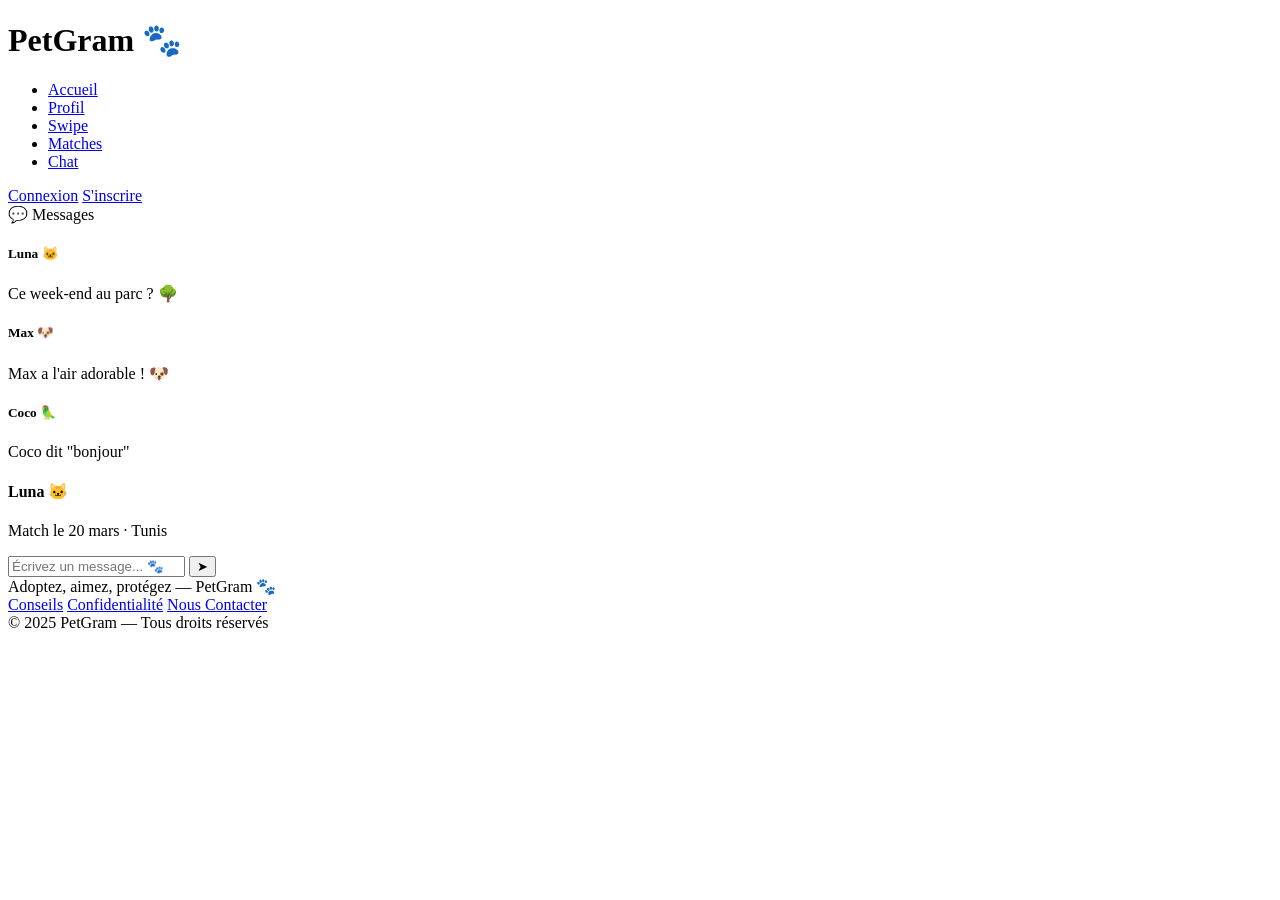
==== chat.html @ a31d2db2 "Create chat.html" ====
<!DOCTYPE html>
<html lang="fr"><head>
  <meta charset="UTF-8">
  <meta name="description" content="PetGram - Chat avec les propriétaires de vos matches">
  <title>PetGram 🐾 — Chat</title>
  <link rel="stylesheet" href="style.css">
</head>
<body>

  <header>
    <div><h1>PetGram 🐾</h1></div>
    <div>
      <nav>
        <ul>
          <li><a href="index.html">Accueil</a></li>
          <li><a href="profil.html">Profil</a></li>
          <li><a href="swipe.html">Swipe</a></li>
          <li><a href="matches.html">Matches</a></li>
          <li><a href="chat.html">Chat</a></li>
        </ul>
      </nav>
    </div>
    <div>
      <a href="login.html">Connexion</a>
      <a href="signup.html">S'inscrire</a>
    </div>
  </header>

  <section>
    <div>
      <div>
        <div>💬 Messages</div>
        
            <h5>Luna 🐱</h5>
            <p>Ce week-end au parc ? 🌳</p>
          </div>
        </div>

        
            <h5>Max 🐶</h5>
            <p>Max a l'air adorable ! 🐶</p>
          </div>
        </div>

      
            <h5>Coco 🦜</h5>
            <p>Coco dit "bonjour" </p>
          </div>
        </div>
      </div>

      <div>
        
            <h4>Luna 🐱</h4>
            <p>Match le 20 mars · Tunis</p>
          </div>
        </div>

        <div>
          <input type="text" id="msgInput" placeholder="Écrivez un message... 🐾">
          <button class="chat-send-btn" id="sendBtn" title="Envoyer">➤</button>
        </div>
      </div>
      
    </div>
  </section>

  <footer>
    <div>Adoptez, aimez, protégez — PetGram 🐾</div>
    <div>
      <a href="conseil.html">Conseils</a>
      <a href="confidentialite.html">Confidentialité</a>
      <a href="contact.html">Nous Contacter</a>
    </div>
    <div>© 2025 PetGram — Tous droits réservés</div>
  </footer>
  
</body>
</html>
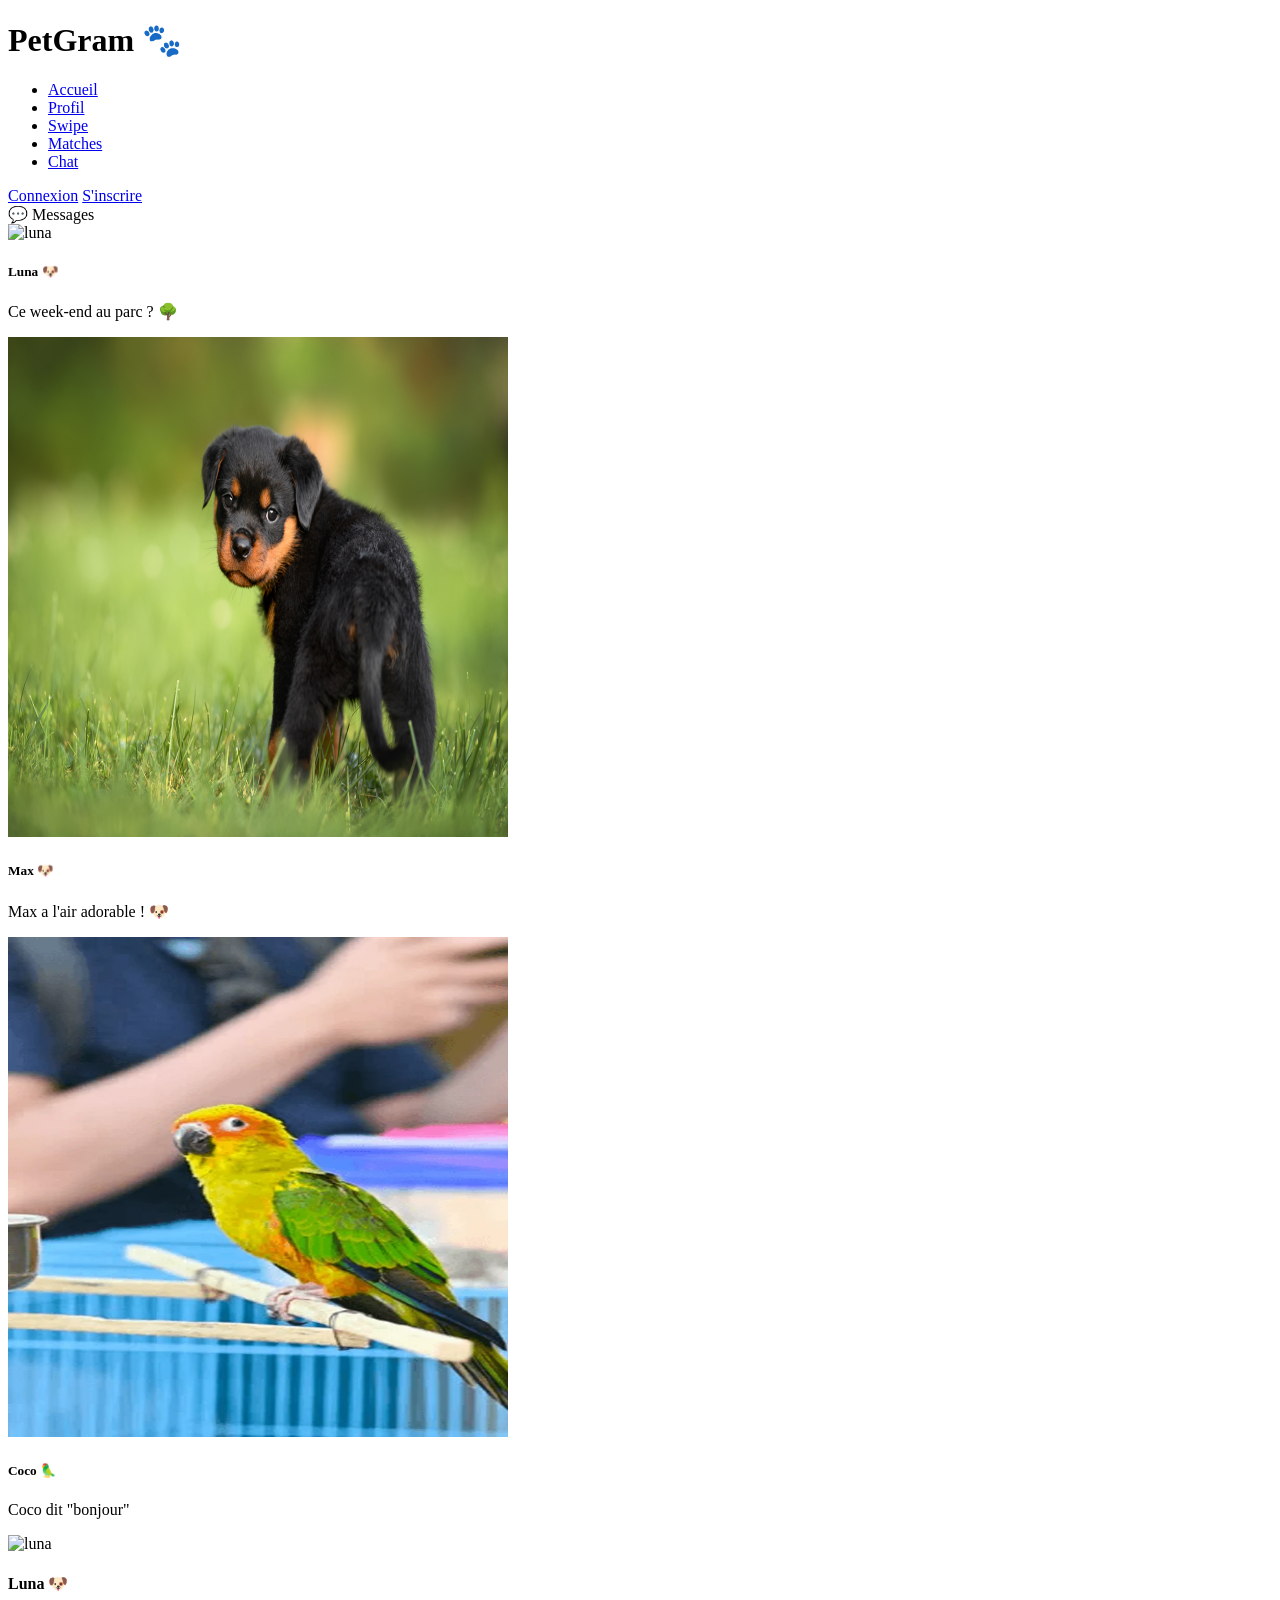
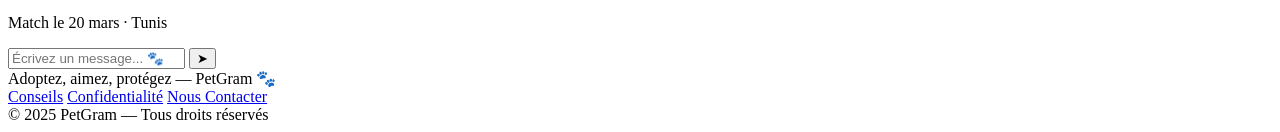
==== commit 17c608ff: "Update chat.html style header buttons" ====
--- a/chat.html
+++ b/chat.html
@@ -1,79 +1,82 @@
 <!DOCTYPE html>
-<html lang="fr"><head>
-  <meta charset="UTF-8">
-  <meta name="description" content="PetGram - Chat avec les propriétaires de vos matches">
-  <title>PetGram 🐾 — Chat</title>
-  <link rel="stylesheet" href="style.css">
+<html lang="fr">
+
+<head>
+    <meta charset="UTF-8">
+    <meta name="description" content="PetGram - Chat avec les propriétaires de vos matches">
+    <title>PetGram 🐾 — Chat</title>
+    <link rel="stylesheet" href="style.css">
 </head>
+
 <body>
 
-  <header>
-    <div><h1>PetGram 🐾</h1></div>
-    <div>
-      <nav>
-        <ul>
-          <li><a href="index.html">Accueil</a></li>
-          <li><a href="profil.html">Profil</a></li>
-          <li><a href="swipe.html">Swipe</a></li>
-          <li><a href="matches.html">Matches</a></li>
-          <li><a href="chat.html">Chat</a></li>
-        </ul>
-      </nav>
+    <header>
+        <div>
+            <h1>PetGram 🐾</h1>
+        </div>
+        <div>
+            <nav>
+                <ul>
+                    <li><a href="index.html">Accueil</a></li>
+                    <li><a href="profil.html">Profil</a></li>
+                    <li><a href="swipe.html">Swipe</a></li>
+                    <li><a href="matches.html">Matches</a></li>
+                    <li><a href="chat.html">Chat</a></li>
+                </ul>
+            </nav>
+        </div>
+    <div class="header-auth">
+      <a href="login.html" class="btn-outline">Connexion</a>
+      <a href="signup.html" class="btn-primary">S'inscrire</a>
     </div>
-    <div>
-      <a href="login.html">Connexion</a>
-      <a href="signup.html">S'inscrire</a>
-    </div>
-  </header>
+    </header>
 
-  <section>
-    <div>
-      <div>
-        <div>💬 Messages</div>
-        
-            <h5>Luna 🐱</h5>
-            <p>Ce week-end au parc ? 🌳</p>
-          </div>
+    <section>
+        <div>
+            <div>💬 Messages</div>
+            <div><img src="chat1.webp" alt="luna" width="500px" height="500px"></div>
+            <div>
+                <h5>Luna 🐶</h5>
+                <p>Ce week-end au parc ? 🌳</p>
+            </div>
+            <div><img src="chat2.jpg" alt="max" width="500px" height="500px"> </div>
+            <div>
+                <h5>Max 🐶</h5>
+                <p>Max a l'air adorable ! 🐶</p>
+            </div>
+
+            <div><img src="chat3.webp" alt="coco" width="500px" height="500px"></div>
+            <div>
+                <h5>Coco 🦜</h5>
+                <p>Coco dit "bonjour" </p>
+            </div>
         </div>
 
-        
-            <h5>Max 🐶</h5>
-            <p>Max a l'air adorable ! 🐶</p>
-          </div>
-        </div>
-
-      
-            <h5>Coco 🦜</h5>
-            <p>Coco dit "bonjour" </p>
-          </div>
-        </div>
-      </div>
-
-      <div>
-        
-            <h4>Luna 🐱</h4>
+        <div><img src="chat1.webp" alt="luna" width="500px" height="500px"></div>
+        <div>
+            <h4>Luna 🐶</h4>
             <p>Match le 20 mars · Tunis</p>
-          </div>
         </div>
 
         <div>
-          <input type="text" id="msgInput" placeholder="Écrivez un message... 🐾">
-          <button class="chat-send-btn" id="sendBtn" title="Envoyer">➤</button>
+            <input type="text" id="msgInput" placeholder="Écrivez un message... 🐾">
+            <button class="chat-send-btn" id="sendBtn" title="Envoyer">➤</button>
         </div>
-      </div>
-      
-    </div>
-  </section>
+        </div>
 
-  <footer>
-    <div>Adoptez, aimez, protégez — PetGram 🐾</div>
-    <div>
-      <a href="conseil.html">Conseils</a>
-      <a href="confidentialite.html">Confidentialité</a>
-      <a href="contact.html">Nous Contacter</a>
-    </div>
-    <div>© 2025 PetGram — Tous droits réservés</div>
-  </footer>
-  
+        </div>
+    </section>
+
+    <footer>
+        <div>Adoptez, aimez, protégez — PetGram 🐾</div>
+        <div>
+            <a href="conseil.html">Conseils</a>
+            <a href="confidentialite.html">Confidentialité</a>
+            <a href="contact.html">Nous Contacter</a>
+        </div>
+        <div>© 2025 PetGram — Tous droits réservés</div>
+    </footer>
+
 </body>
+
 </html>
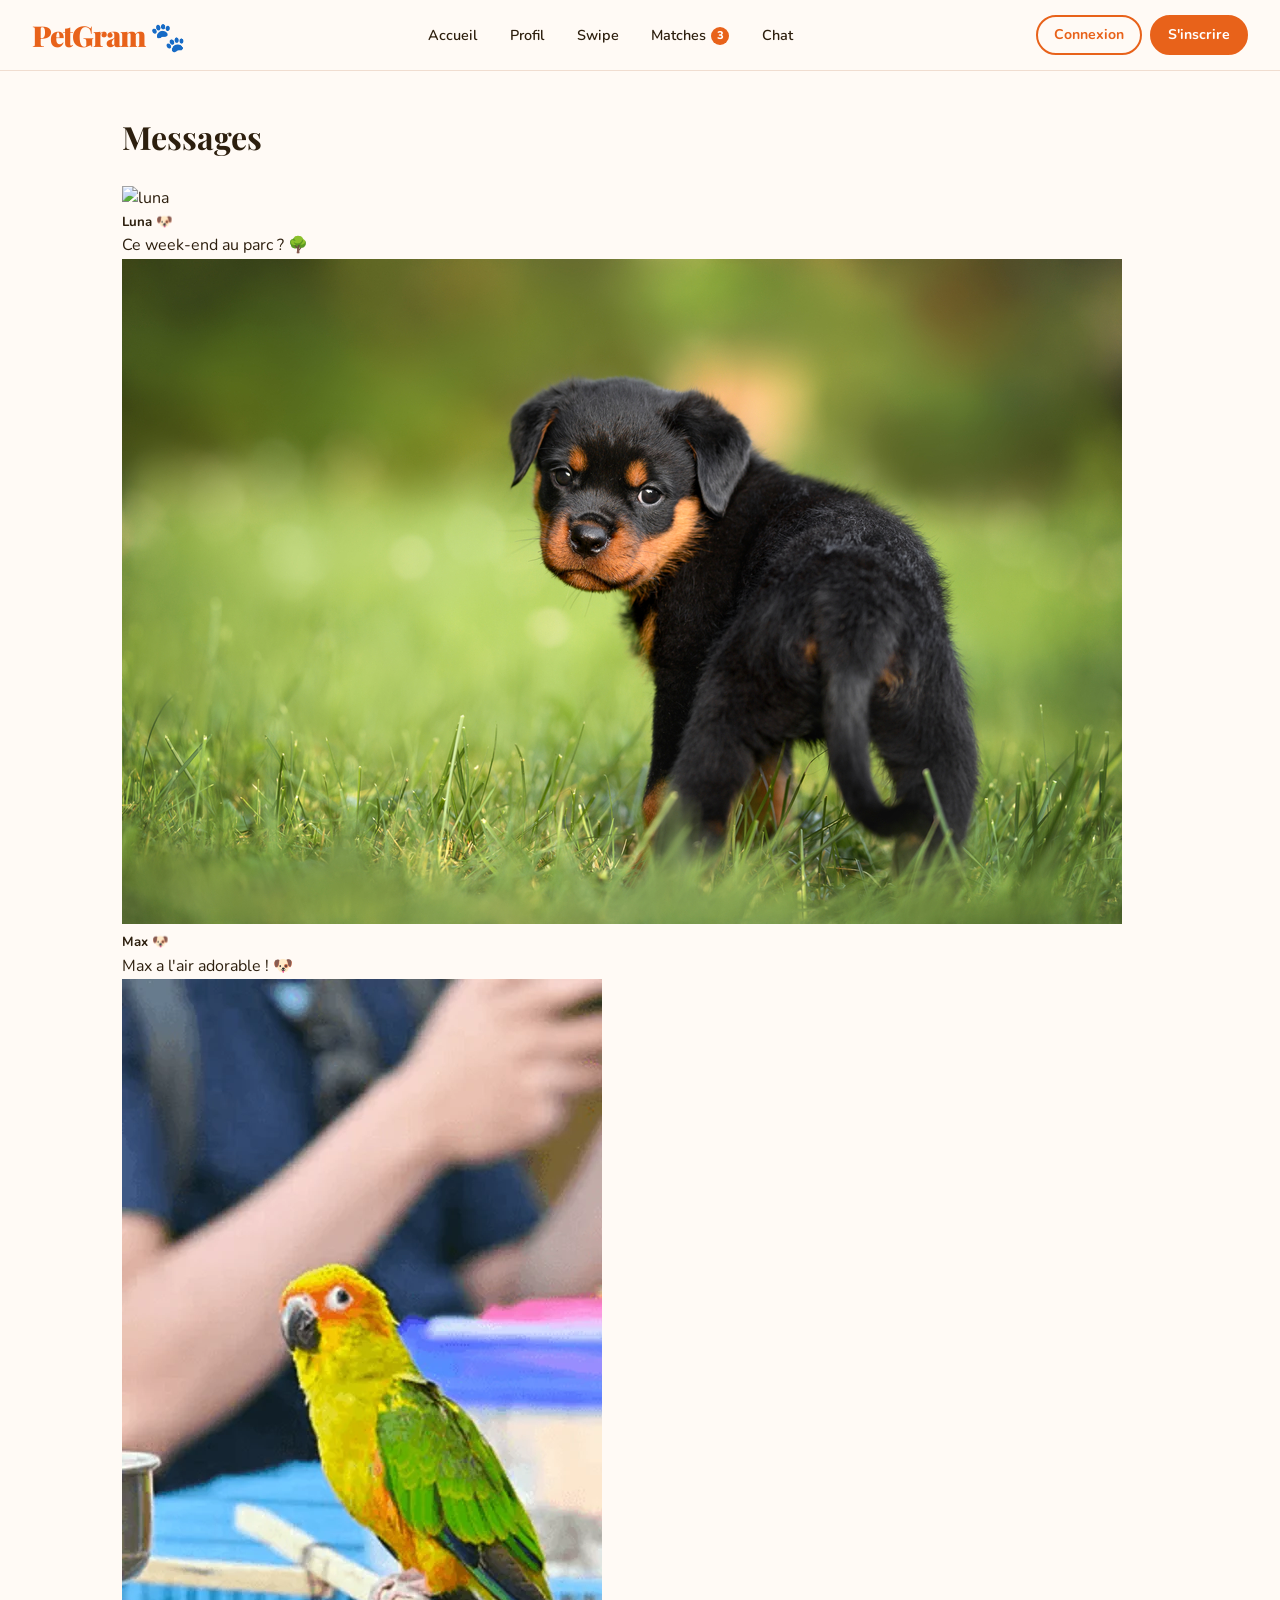
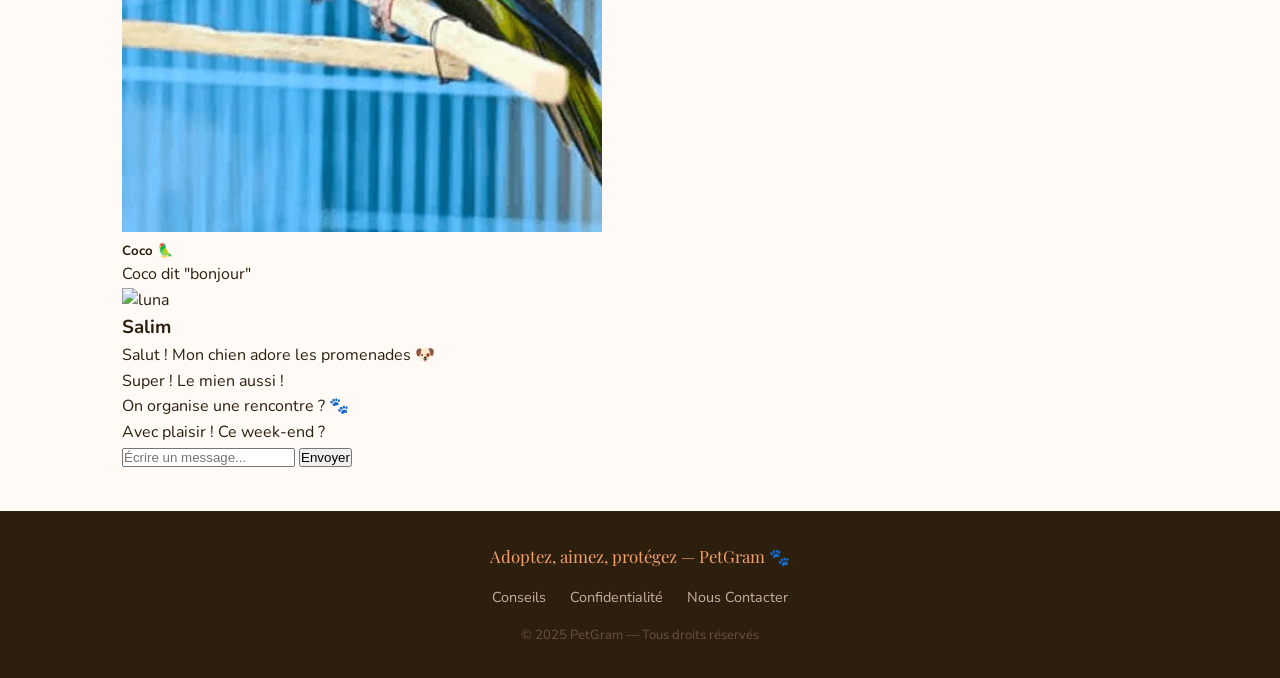
==== commit 89e881da: "Update chat.html" ====
--- a/chat.html
+++ b/chat.html
@@ -20,7 +20,7 @@
                     <li><a href="index.html">Accueil</a></li>
                     <li><a href="profil.html">Profil</a></li>
                     <li><a href="swipe.html">Swipe</a></li>
-                    <li><a href="matches.html">Matches</a></li>
+                    <li><a href="matches.html">Matches<span class="notif-badge">3</span></a></li>
                     <li><a href="chat.html">Chat</a></li>
                 </ul>
             </nav>
@@ -31,42 +31,69 @@
     </div>
     </header>
 
-    <section>
+<section>
+  <div id="chat-container">
+
+    <div id="colonne-gauche">
+      <h2>Messages</h2>
+
+      <div>
+        <img src="chat1.webp" alt="luna">
         <div>
-            <div>💬 Messages</div>
-            <div><img src="chat1.webp" alt="luna" width="500px" height="500px"></div>
-            <div>
-                <h5>Luna 🐶</h5>
-                <p>Ce week-end au parc ? 🌳</p>
-            </div>
-            <div><img src="chat2.jpg" alt="max" width="500px" height="500px"> </div>
-            <div>
-                <h5>Max 🐶</h5>
-                <p>Max a l'air adorable ! 🐶</p>
-            </div>
+          <h5>Luna 🐶</h5>
+          <p>Ce week-end au parc ? 🌳</p>
+        </div>
+      </div>
 
-            <div><img src="chat3.webp" alt="coco" width="500px" height="500px"></div>
-            <div>
-                <h5>Coco 🦜</h5>
-                <p>Coco dit "bonjour" </p>
-            </div>
+      <div>
+        <img src="chat2.jpg" alt="max">
+        <div>
+          <h5>Max 🐶</h5>
+          <p>Max a l'air adorable ! 🐶</p>
         </div>
+      </div>
 
-        <div><img src="chat1.webp" alt="luna" width="500px" height="500px"></div>
+      <div>
+        <img src="chat3.webp" alt="coco">
         <div>
-            <h4>Luna 🐶</h4>
-            <p>Match le 20 mars · Tunis</p>
+          <h5>Coco 🦜</h5>
+          <p>Coco dit "bonjour"</p>
         </div>
+      </div>
 
-        <div>
-            <input type="text" id="msgInput" placeholder="Écrivez un message... 🐾">
-            <button class="chat-send-btn" id="sendBtn" title="Envoyer">➤</button>
+    </div>
+
+    <div id="colonne-droite">
+
+      <div id="chat-header">
+        <img src="chat1.webp" alt="luna">
+        <h3>Salim</h3>
+      </div>
+
+      <div  id="chat-messages">
+        <div class="recu">
+          <p>Salut ! Mon chien adore les promenades 🐶</p>
         </div>
+        <div class="envoye">
+          <p>Super ! Le mien aussi !</p>
         </div>
+        <div class="recu">
+          <p>On organise une rencontre ? 🐾</p>
+        </div>
+        <div class="envoye">
+          <p>Avec plaisir ! Ce week-end ?</p>
+        </div>
+      </div>
 
-        </div>
-    </section>
+      <div id="chat-input">
+        <input type="text" placeholder="Écrire un message...">
+        <button>Envoyer</button>
+      </div>
 
+    </div>
+
+  </div>
+</section>
     <footer>
         <div>Adoptez, aimez, protégez — PetGram 🐾</div>
         <div>
--- a/style.css
+++ b/style.css
@@ -0,0 +1,171 @@
+@import url('https://fonts.googleapis.com/css2?family=Playfair+Display:wght@400;700;900&family=Nunito:wght@300;400;600;700;800&display=swap');
+
+*, *::before, *::after {
+        box-sizing: border-box; 
+        margin: 0; padding: 0; 
+}
+html { scroll-behavior: smooth; }
+:root {
+  --primary:#E8621A;
+  --primary-dark:#C04E10;
+  --primary-light:#F5A06A;
+  --bg: #FFFAF5;
+  --bg-card: #FFFFFF;
+  --text: #2D1F0E;
+  --text-muted: #8A7060;
+  --border:#F0DDD0;
+  --shadow:0 4px 24px rgba(232,98,26,.12);
+  --shadow-lg:0 12px 40px rgba(232,98,26,.18);
+  --radius 16px;
+  --radius-sm: 8px;
+  --transition:.25s ease;
+}
+body {
+  font-family: 'Nunito', sans-serif;
+  background: var(--bg);
+  color: var(--text);
+  min-height: 100vh;
+  display: flex;
+  flex-direction: column;
+  line-height: 1.6;
+}
+img { max-width: 100%; border-radius: var(--radius); }
+
+a { color: var(--primary); text-decoration: none; transition: color var(--transition); }
+a:hover { color: var(--primary-dark); }
+
+ul { list-style: none; }
+header {
+  position: sticky;
+  top: 0;
+  z-index: 100;
+  background: rgba(255,250,245,.95);
+  backdrop-filter: blur(10px);
+  border-bottom: 1px solid var(--border);
+  padding: .75rem 2rem;
+  display: flex;
+  align-items: center;
+  justify-content: space-between;
+  gap: 1.5rem;
+}
+
+header h1 {
+  font-family: 'Playfair Display', serif;
+  font-size: 1.8rem;
+  font-weight: 900;
+  color: var(--primary);
+  letter-spacing: -1px;
+  white-space: nowrap;
+}
+
+header nav ul {
+  display: flex;
+  gap: .25rem;
+}
+
+header nav ul li a {
+  display: block;
+  padding: .45rem .9rem;
+  border-radius: 50px;
+  font-weight: 600;
+  font-size: .9rem;
+  color: var(--text);
+  transition: background var(--transition), color var(--transition);
+}
+
+header nav ul li a:hover,
+header nav ul li a.active {
+  background: var(--primary);
+  color: #fff;
+}
+.header-auth {
+  display: flex;
+  gap: .5rem;
+  align-items: center;
+  flex-shrink: 0;
+}
+
+.btn-outline {
+  padding: .45rem 1rem;
+  border: 2px solid var(--primary);
+  border-radius: 50px;
+  color: var(--primary);
+  font-weight: 700;
+  font-size: .88rem;
+  background: transparent;
+  cursor: pointer;
+  transition: all var(--transition);
+}
+.btn-outline:hover { background: var(--primary); color: #fff; }
+.btn-primary {
+  padding: .45rem 1rem;
+  background: var(--primary);
+  border: 2px solid var(--primary);
+  border-radius: 50px;
+  color: #fff;
+  font-weight: 700;
+  font-size: .88rem;
+  cursor: pointer;
+  transition: all var(--transition);
+  display: inline-block;
+}
+.btn-primary:hover { background: var(--primary-dark); border-color: var(--primary-dark); color: #fff; }
+
+.notif-badge {
+  background: var(--primary);
+  color: #fff;
+  border-radius: 50%;
+  width: 18px;
+  height: 18px;
+  font-size: .7rem;
+  font-weight: 800;
+  display: inline-flex;
+  align-items: center;
+  justify-content: center;
+  margin-left: .3rem;
+  vertical-align: middle;
+}
+
+section {
+  padding: 2.5rem 2rem;
+  max-width: 1100px;
+  margin: 0 auto;
+  width: 100%;
+}
+
+section h2 {
+  font-family: 'Playfair Display', serif;
+  font-size: 2rem;
+  margin-bottom: 1.5rem;
+  color: var(--text);
+}
+
+footer {
+  margin-top: auto;
+  background: var(--text);
+  color: #E8D8CC;
+  padding: 2rem;
+  display: flex;
+  flex-direction: column;
+  align-items: center;
+  gap: 1rem;
+  text-align: center;
+}
+
+footer div:first-child {
+  font-family: 'Playfair Display', serif;
+  font-size: 1.05rem;
+  color: var(--primary-light);
+}
+
+footer div:nth-child(2) {
+  display: flex;
+  gap: 1.5rem;
+  flex-wrap: wrap;
+  justify-content: center;
+}
+
+footer div:nth-child(2) a { color: #C8B0A0; font-size: .9rem; transition: color var(--transition); }
+footer div:nth-child(2) a:hover { color: var(--primary-light); }
+
+footer div:last-child { font-size: .82rem; color: #6A5040; }
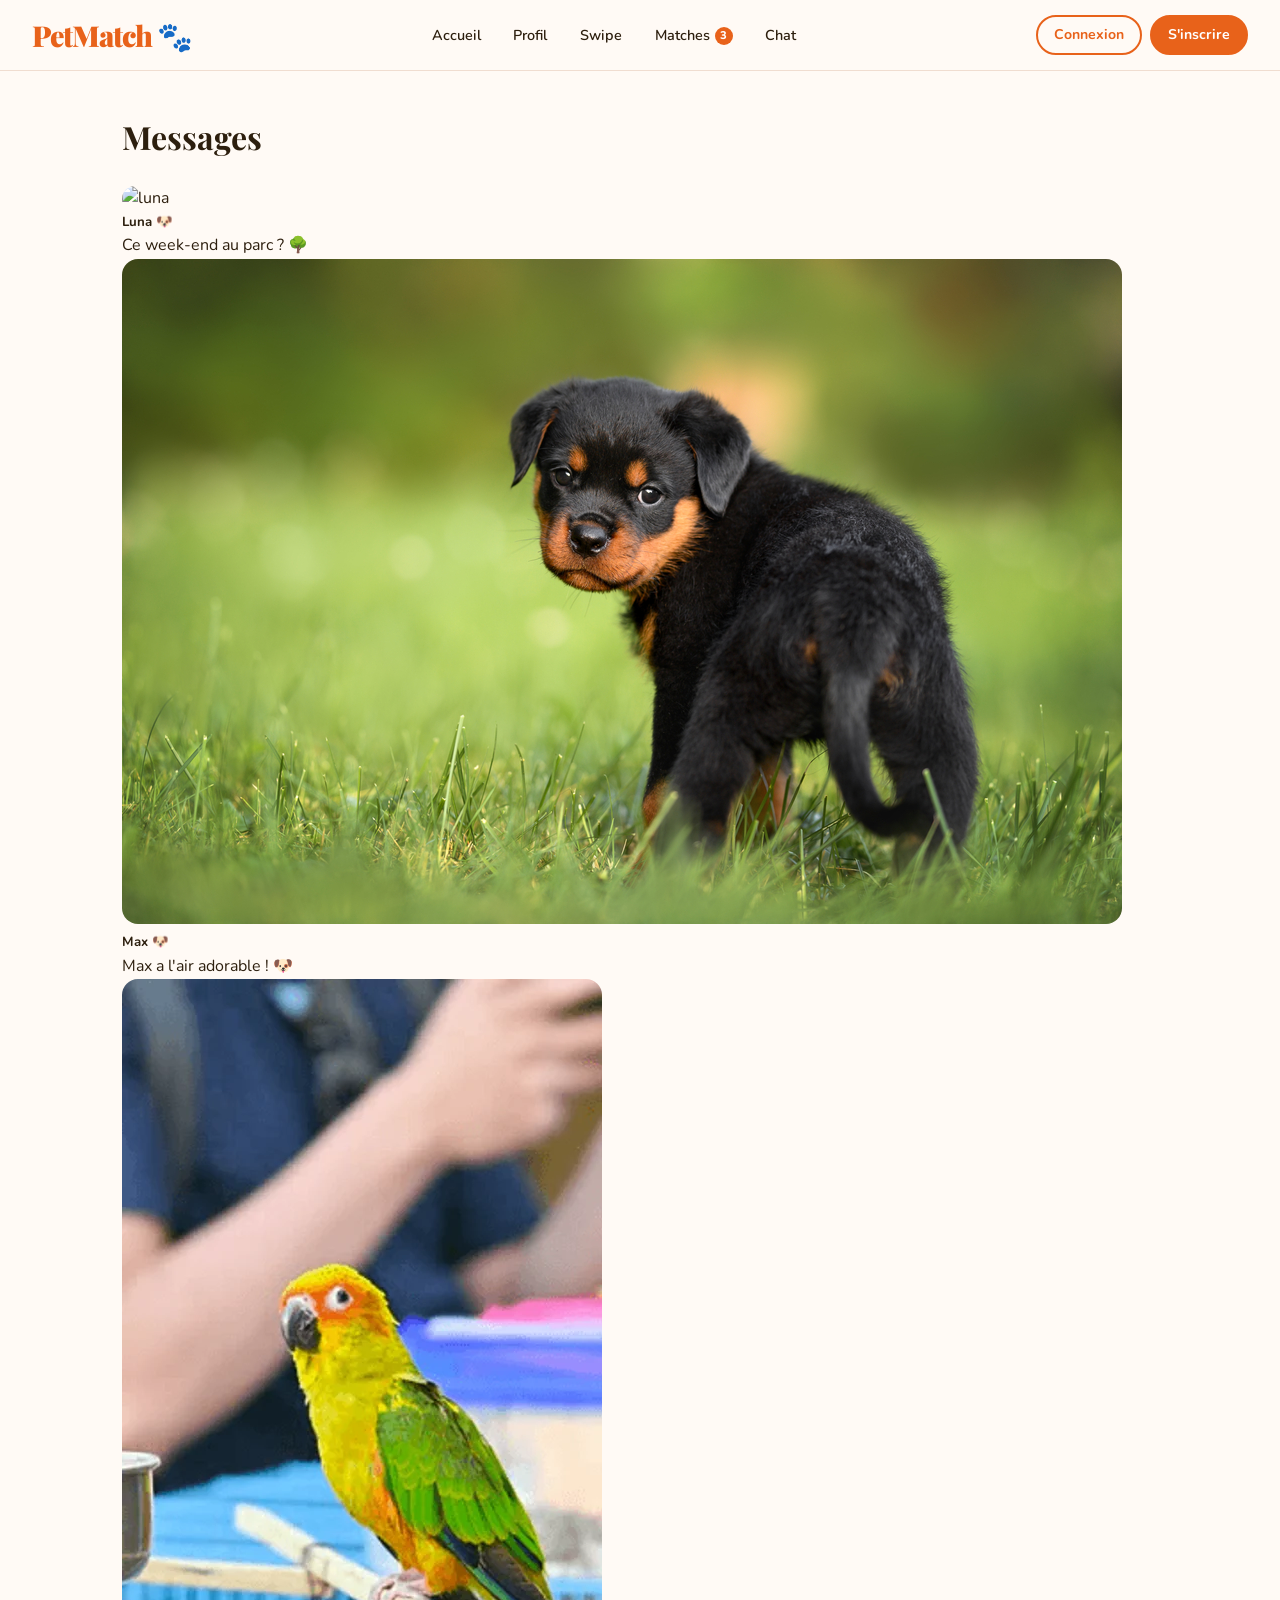
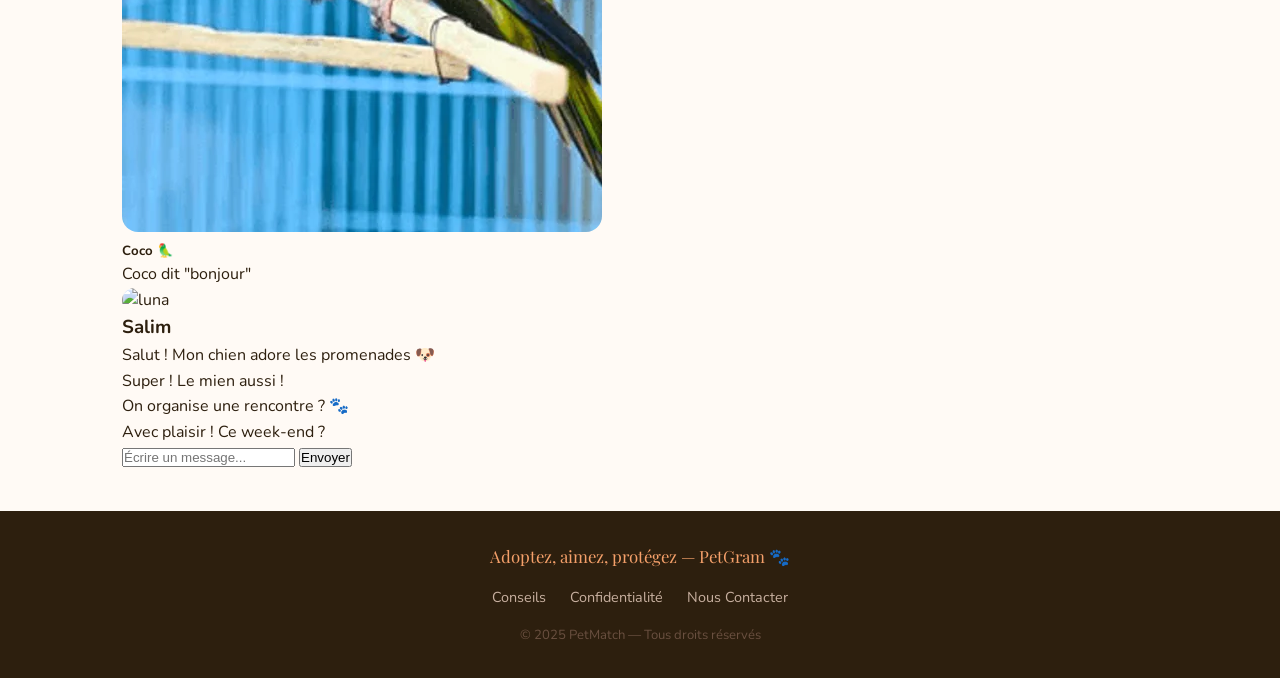
==== commit b243114f: "Rename PetGram to PetMatch in chat.html" ====
--- a/chat.html
+++ b/chat.html
@@ -4,15 +4,17 @@
 <head>
     <meta charset="UTF-8">
     <meta name="description" content="PetGram - Chat avec les propriétaires de vos matches">
-    <title>PetGram 🐾 — Chat</title>
+    <title>PetMatch 🐾 — Chat</title>
     <link rel="stylesheet" href="style.css">
+    <link rel="stylesheet" href="chatstyle.css">
+
 </head>
 
 <body>
 
     <header>
         <div>
-            <h1>PetGram 🐾</h1>
+            <h1>PetMatch 🐾</h1>
         </div>
         <div>
             <nav>
@@ -37,7 +39,7 @@
     <div id="colonne-gauche">
       <h2>Messages</h2>
 
-      <div>
+      <div class="contact">
         <img src="chat1.webp" alt="luna">
         <div>
           <h5>Luna 🐶</h5>
@@ -45,7 +47,7 @@
         </div>
       </div>
 
-      <div>
+      <div class="contact">
         <img src="chat2.jpg" alt="max">
         <div>
           <h5>Max 🐶</h5>
@@ -53,7 +55,7 @@
         </div>
       </div>
 
-      <div>
+      <div class="contact">
         <img src="chat3.webp" alt="coco">
         <div>
           <h5>Coco 🦜</h5>
@@ -101,7 +103,7 @@
             <a href="confidentialite.html">Confidentialité</a>
             <a href="contact.html">Nous Contacter</a>
         </div>
-        <div>© 2025 PetGram — Tous droits réservés</div>
+        <div>© 2025 PetMatch — Tous droits réservés</div>
     </footer>
 
 </body>
--- a/style.css
+++ b/style.css
@@ -16,10 +16,11 @@
   --border:#F0DDD0;
   --shadow:0 4px 24px rgba(232,98,26,.12);
   --shadow-lg:0 12px 40px rgba(232,98,26,.18);
-  --radius 16px;
+  --radius : 16px;
   --radius-sm: 8px;
   --transition:.25s ease;
 }
+/* Global Styles */
 body {
   font-family: 'Nunito', sans-serif;
   background: var(--bg);
@@ -35,6 +36,7 @@
 a:hover { color: var(--primary-dark); }
 
 ul { list-style: none; }
+/* Header Styles */
 header {
   position: sticky;
   top: 0;
@@ -84,6 +86,7 @@
   align-items: center;
   flex-shrink: 0;
 }
+/* Button Styles */
 
 .btn-outline {
   padding: .45rem 1rem;
@@ -110,7 +113,7 @@
   display: inline-block;
 }
 .btn-primary:hover { background: var(--primary-dark); border-color: var(--primary-dark); color: #fff; }
-
+/* Notification Badge Styles */
 .notif-badge {
   background: var(--primary);
   color: #fff;
@@ -125,6 +128,7 @@
   margin-left: .3rem;
   vertical-align: middle;
 }
+/* Section Styles */
 
 section {
   padding: 2.5rem 2rem;
@@ -139,6 +143,10 @@
   margin-bottom: 1.5rem;
   color: var(--text);
 }
+
+
+
+/* Footer Styles */
 
 footer {
   margin-top: auto;
